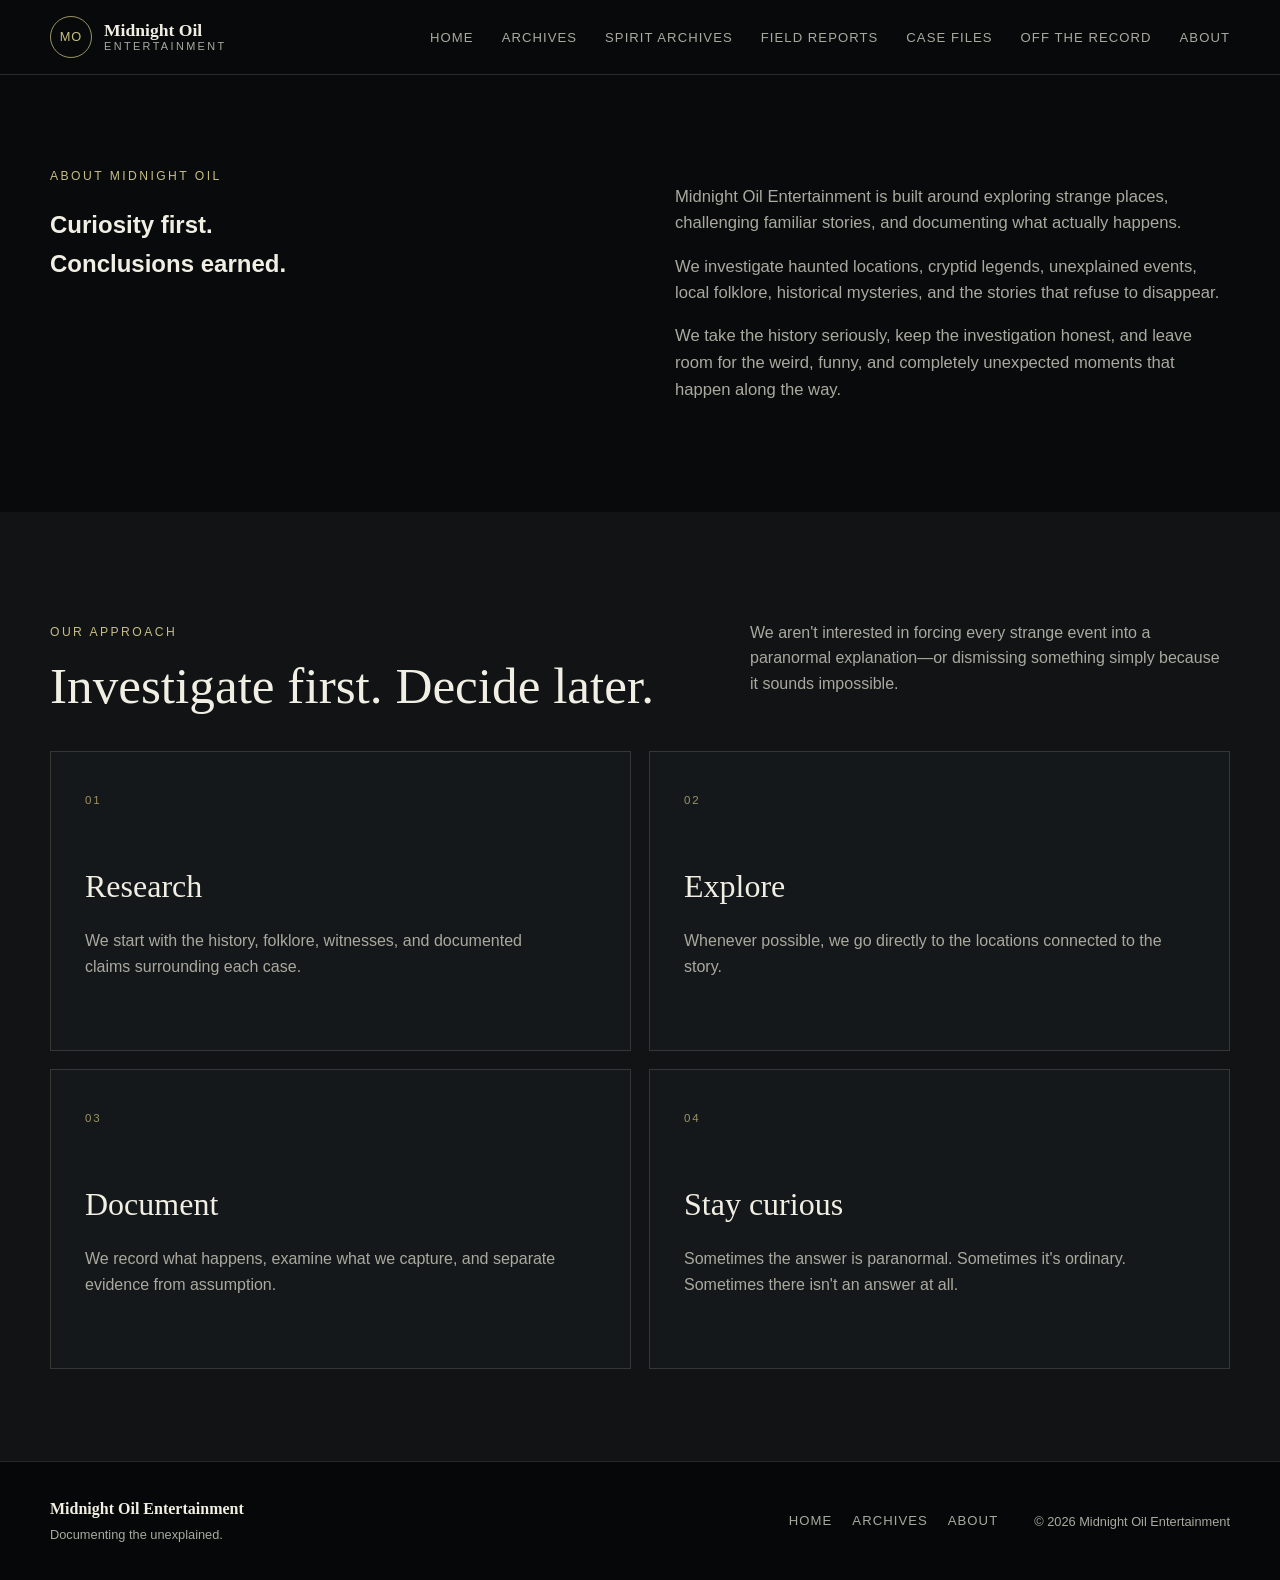
==== about.html @ 6f05133c "Create about.html" ====
<!DOCTYPE html>
<html lang="en">

<head>

  <meta charset="UTF-8">

  <meta
    name="viewport"
    content="width=device-width, initial-scale=1.0"
  >

  <meta
    name="description"
    content="Learn about Midnight Oil Entertainment and our approach to investigating the unexplained."
  >

  <title>
    About | Midnight Oil Entertainment
  </title>

  <link
    rel="stylesheet"
    href="styles.css"
  >

</head>


<body>


  <!-- ========================= -->
  <!-- HEADER -->
  <!-- ========================= -->

  <header class="site-header">

    <a
      class="brand"
      href="index.html"
      aria-label="Midnight Oil Entertainment home"
    >

      <span class="brand-mark">
        MO
      </span>

      <span class="brand-text">

        <strong>
          Midnight Oil
        </strong>

        <small>
          Entertainment
        </small>

      </span>

    </a>


    <nav
      class="desktop-nav"
      aria-label="Main navigation"
    >

      <a href="index.html">
        Home
      </a>

      <a href="archives.html">
        Archives
      </a>

      <a href="spirit-archives.html">
        Spirit Archives
      </a>

      <a href="field-reports.html">
        Field Reports
      </a>

      <a href="case-files.html">
        Case Files
      </a>

      <a href="off-the-record.html">
        Off the Record
      </a>

      <a href="about.html">
        About
      </a>

    </nav>

  </header>


  <main>


    <!-- ========================= -->
    <!-- ABOUT INTRO -->
    <!-- ========================= -->

    <section class="section">

      <div class="about-grid">

        <div>

          <p class="eyebrow">
            About Midnight Oil
          </p>

          <h1>
            Curiosity first.<br>
            Conclusions earned.
          </h1>

        </div>


        <div class="about-copy">

          <p>
            Midnight Oil Entertainment is built around
            exploring strange places, challenging familiar
            stories, and documenting what actually happens.
          </p>

          <p>
            We investigate haunted locations, cryptid legends,
            unexplained events, local folklore, historical
            mysteries, and the stories that refuse to disappear.
          </p>

          <p>
            We take the history seriously, keep the
            investigation honest, and leave room for the weird,
            funny, and completely unexpected moments that happen
            along the way.
          </p>

        </div>

      </div>

    </section>


    <!-- ========================= -->
    <!-- APPROACH -->
    <!-- ========================= -->

    <section class="section section-dark">

      <div class="section-heading">

        <div>

          <p class="eyebrow">
            Our approach
          </p>

          <h2>
            Investigate first.
            Decide later.
          </h2>

        </div>

        <p>
          We aren't interested in forcing every strange event
          into a paranormal explanation—or dismissing something
          simply because it sounds impossible.
        </p>

      </div>


      <div class="pillar-grid">

        <article class="pillar-card">

          <span class="pillar-number">
            01
          </span>

          <h3>
            Research
          </h3>

          <p>
            We start with the history, folklore,
            witnesses, and documented claims surrounding
            each case.
          </p>

        </article>


        <article class="pillar-card">

          <span class="pillar-number">
            02
          </span>

          <h3>
            Explore
          </h3>

          <p>
            Whenever possible, we go directly to the
            locations connected to the story.
          </p>

        </article>


        <article class="pillar-card">

          <span class="pillar-number">
            03
          </span>

          <h3>
            Document
          </h3>

          <p>
            We record what happens, examine what we capture,
            and separate evidence from assumption.
          </p>

        </article>


        <article class="pillar-card">

          <span class="pillar-number">
            04
          </span>

          <h3>
            Stay curious
          </h3>

          <p>
            Sometimes the answer is paranormal.
            Sometimes it's ordinary.
            Sometimes there isn't an answer at all.
          </p>

        </article>

      </div>

    </section>

  </main>


  <!-- ========================= -->
  <!-- FOOTER -->
  <!-- ========================= -->

  <footer class="site-footer">

    <div>

      <strong>
        Midnight Oil Entertainment
      </strong>

      <p>
        Documenting the unexplained.
      </p>

    </div>


    <div class="footer-links">

      <a href="index.html">
        Home
      </a>

      <a href="archives.html">
        Archives
      </a>

      <a href="about.html">
        About
      </a>

    </div>


    <p class="copyright">
      © 2026 Midnight Oil Entertainment
    </p>

  </footer>

</body>

</html>
---- styles.css ----
:root {
  --bg: #090a0b;
  --bg-soft: #111315;
  --panel: #15181a;
  --panel-light: #1b1f21;
  --text: #f1eee3;
  --muted: #aaa99f;
  --line: rgba(241, 238, 227, 0.14);
  --accent: #9a9364;
  --accent-light: #c7bf82;
  --max-width: 1180px;
}

* {
  box-sizing: border-box;
}

html {
  scroll-behavior: smooth;
}

body {
  margin: 0;
  background: var(--bg);
  color: var(--text);
  font-family: Arial, Helvetica, sans-serif;
  line-height: 1.6;
}

a {
  color: inherit;
}

/* ========================= */
/* HEADER */
/* ========================= */

.site-header {
  position: sticky;
  top: 0;
  z-index: 20;
  display: flex;
  align-items: center;
  justify-content: space-between;
  gap: 24px;
  padding: 16px max(20px, calc((100vw - var(--max-width)) / 2));
  background: rgba(9, 10, 11, 0.94);
  border-bottom: 1px solid var(--line);
  backdrop-filter: blur(12px);
}

.brand {
  display: flex;
  align-items: center;
  gap: 12px;
  text-decoration: none;
}

.brand-mark {
  display: grid;
  place-items: center;
  width: 42px;
  height: 42px;
  border: 1px solid var(--accent);
  border-radius: 50%;
  color: var(--accent-light);
  font-size: 0.8rem;
  letter-spacing: 0.08em;
}

.brand-text {
  display: flex;
  flex-direction: column;
  line-height: 1.1;
}

.brand-text strong {
  font-family: Georgia, "Times New Roman", serif;
  font-size: 1.1rem;
}

.brand-text small {
  color: var(--muted);
  font-size: 0.68rem;
  letter-spacing: 0.22em;
  text-transform: uppercase;
}

.desktop-nav {
  display: flex;
  gap: 28px;
}

.desktop-nav a,
.footer-links a {
  color: var(--muted);
  font-size: 0.82rem;
  letter-spacing: 0.08em;
  text-decoration: none;
  text-transform: uppercase;
}

.desktop-nav a:hover,
.footer-links a:hover {
  color: var(--text);
}

.header-socials {
  display: flex;
  gap: 8px;
}

.header-socials a {
  display: grid;
  place-items: center;
  width: 34px;
  height: 34px;
  border: 1px solid var(--line);
  border-radius: 50%;
  color: var(--muted);
  font-size: 0.65rem;
  font-weight: bold;
  text-decoration: none;
}

.header-socials a:hover {
  border-color: var(--accent);
  color: var(--accent-light);
}

/* ========================= */
/* HERO */
/* ========================= */

.hero {
  position: relative;
  min-height: 82vh;
  display: flex;
  align-items: center;
  overflow: hidden;
  padding: 96px max(24px, calc((100vw - var(--max-width)) / 2));
  background:
    radial-gradient(
      circle at 74% 28%,
      rgba(154, 147, 100, 0.14),
      transparent 26%
    ),
    linear-gradient(
      115deg,
      rgba(4, 5, 6, 0.98) 0%,
      rgba(8, 10, 11, 0.9) 48%,
      rgba(18, 20, 22, 0.88) 100%
    );
}

.hero::before {
  content: "";
  position: absolute;
  inset: 0;
  opacity: 0.18;
  background-image:
    linear-gradient(
      rgba(255, 255, 255, 0.02) 1px,
      transparent 1px
    ),
    linear-gradient(
      90deg,
      rgba(255, 255, 255, 0.02) 1px,
      transparent 1px
    );
  background-size: 48px 48px;
}

.hero-overlay {
  position: absolute;
  right: -5%;
  bottom: -30%;
  width: 56vw;
  height: 80vh;
  border: 1px solid rgba(199, 191, 130, 0.1);
  border-radius: 50%;
  box-shadow:
    0 0 0 80px rgba(199, 191, 130, 0.025),
    0 0 0 160px rgba(199, 191, 130, 0.018);
}

.hero-content {
  position: relative;
  z-index: 2;
  width: min(720px, 100%);
}

.eyebrow {
  margin: 0 0 16px;
  color: var(--accent-light);
  font-size: 0.76rem;
  letter-spacing: 0.2em;
  text-transform: uppercase;
}

.hero h1,
.section h2,
.featured-copy h3,
.pillar-card h3 {
  font-family: Georgia, "Times New Roman", serif;
}

.hero h1 {
  margin: 0;
  font-size: clamp(3rem, 8vw, 6.6rem);
  line-height: 0.94;
  font-weight: normal;
  letter-spacing: -0.045em;
}

.hero h1 span {
  color: var(--accent-light);
}

.hero-copy {
  max-width: 620px;
  margin: 28px 0 0;
  color: #c8c7bf;
  font-size: 1.08rem;
}

.button-row {
  display: flex;
  flex-wrap: wrap;
  gap: 14px;
  margin-top: 34px;
}

.button {
  display: inline-flex;
  align-items: center;
  justify-content: center;
  min-height: 48px;
  padding: 12px 22px;
  border: 1px solid transparent;
  border-radius: 3px;
  font-size: 0.78rem;
  font-weight: bold;
  letter-spacing: 0.12em;
  text-decoration: none;
  text-transform: uppercase;
}

.button-primary {
  background: var(--accent);
  color: #0a0b0c;
}

.button-primary:hover {
  background: var(--accent-light);
}

.button-secondary {
  border-color: var(--line);
  background: rgba(255, 255, 255, 0.02);
}

.button-secondary:hover {
  border-color: var(--accent);
  color: var(--accent-light);
}

.case-stamp {
  position: absolute;
  right: max(24px, calc((100vw - var(--max-width)) / 2));
  bottom: 70px;
  z-index: 2;
  display: flex;
  flex-direction: column;
  width: 245px;
  padding: 22px;
  border: 1px solid rgba(40, 38, 29, 0.35);
  background: #d6cfb2;
  color: #1c1b18;
  transform: rotate(-2deg);
}

.case-stamp small,
.case-stamp span {
  font-size: 0.7rem;
  letter-spacing: 0.12em;
  text-transform: uppercase;
}

.case-stamp strong {
  margin: 8px 0;
  font-family: Georgia, "Times New Roman", serif;
  font-size: 1.35rem;
}

/* ========================= */
/* GENERAL SECTIONS */
/* ========================= */

.section {
  padding: 92px max(24px, calc((100vw - var(--max-width)) / 2));
}

.section-dark {
  background: var(--bg-soft);
}

.section-heading {
  display: flex;
  align-items: end;
  justify-content: space-between;
  gap: 36px;
  margin-bottom: 38px;
}

.section-heading > p {
  max-width: 480px;
  color: var(--muted);
}

.section h2 {
  max-width: 780px;
  margin: 0;
  font-size: clamp(2.2rem, 4vw, 4rem);
  line-height: 1.05;
  font-weight: normal;
}

/* ========================= */
/* FEATURED EPISODE */
/* ========================= */

.featured-card {
  display: grid;
  grid-template-columns: 1.35fr 1fr;
  min-height: 430px;
  border: 1px solid var(--line);
  background: var(--panel);
}

.featured-visual {
  position: relative;
  min-height: 380px;
  padding: 18px;
  background:
    radial-gradient(
      circle at 65% 25%,
      rgba(154, 147, 100, 0.12),
      transparent 30%
    ),
    linear-gradient(
      145deg,
      #202427,
      #0b0c0d 70%
    );
}

.visual-label {
  position: relative;
  z-index: 2;
  color: var(--accent-light);
  font-size: 0.72rem;
  letter-spacing: 0.16em;
  text-transform: uppercase;
}

.visual-placeholder {
  position: absolute;
  inset: 18px;
  display: grid;
  place-items: center;
  border: 1px dashed rgba(241, 238, 227, 0.2);
  color: var(--muted);
  text-align: center;
}

.featured-copy {
  display: flex;
  flex-direction: column;
  justify-content: center;
  padding: 48px;
}

.file-number {
  color: var(--accent-light);
  font-size: 0.72rem;
  letter-spacing: 0.14em;
  text-transform: uppercase;
}

.featured-copy h3 {
  margin: 4px 0 18px;
  font-size: 2.2rem;
  line-height: 1.1;
  font-weight: normal;
}

.featured-copy > p {
  color: var(--muted);
}

.case-meta {
  display: flex;
  flex-wrap: wrap;
  gap: 8px;
  margin: 16px 0 22px;
}

.case-meta span,
.pillar-tag {
  display: inline-flex;
  width: fit-content;
  padding: 6px 9px;
  border: 1px solid var(--line);
  color: var(--muted);
  font-size: 0.68rem;
  letter-spacing: 0.08em;
  text-transform: uppercase;
}

.text-link {
  color: var(--accent-light);
  font-size: 0.78rem;
  font-weight: bold;
  letter-spacing: 0.1em;
  text-decoration: none;
  text-transform: uppercase;
}

/* ========================= */
/* CONTENT PILLARS */
/* ========================= */

.pillar-grid {
  display: grid;
  grid-template-columns: repeat(2, 1fr);
  gap: 18px;
}

.pillar-card {
  position: relative;
  min-height: 300px;
  padding: 34px;
  border: 1px solid var(--line);
  background: var(--panel);
  transition:
    transform 0.25s ease,
    border-color 0.25s ease;
}

.pillar-card:hover {
  transform: translateY(-4px);
  border-color: rgba(199, 191, 130, 0.45);
}

.pillar-number {
  color: var(--accent);
  font-size: 0.72rem;
  letter-spacing: 0.15em;
}

.pillar-card h3 {
  margin: 50px 0 14px;
  font-size: 2rem;
  font-weight: normal;
}

.pillar-card p {
  max-width: 480px;
  color: var(--muted);
}

.pillar-tag {
  position: absolute;
  left: 34px;
  bottom: 30px;
}

/* ========================= */
/* ARCHIVE */
/* ========================= */

.section-archive {
  display: grid;
  grid-template-columns: 1.15fr 1fr;
  gap: 70px;
  align-items: center;
  background:
    linear-gradient(
      rgba(10, 11, 12, 0.84),
      rgba(10, 11, 12, 0.92)
    ),
    radial-gradient(
      circle at 20% 10%,
      rgba(154, 147, 100, 0.14),
      transparent 35%
    );
  border-top: 1px solid var(--line);
  border-bottom: 1px solid var(--line);
}

.archive-copy p:last-child {
  max-width: 620px;
  color: var(--muted);
}

.archive-stats {
  display: grid;
  grid-template-columns: repeat(3, 1fr);
  border: 1px solid var(--line);
}

.stat {
  min-height: 160px;
  display: flex;
  flex-direction: column;
  align-items: center;
  justify-content: center;
  padding: 24px;
  text-align: center;
}

.stat + .stat {
  border-left: 1px solid var(--line);
}

.stat strong {
  color: var(--accent-light);
  font-family: Georgia, "Times New Roman", serif;
  font-size: 2.6rem;
  font-weight: normal;
}

.stat span {
  color: var(--muted);
  font-size: 0.72rem;
  letter-spacing: 0.08em;
  text-transform: uppercase;
}

/* ========================= */
/* ABOUT */
/* ========================= */

.about-grid {
  display: grid;
  grid-template-columns: 1fr 1fr;
  gap: 70px;
}

.about-copy {
  color: var(--muted);
  font-size: 1.04rem;
}

/* ========================= */
/* SOCIALS */
/* ========================= */

.social-section {
  padding-top: 36px;
}

.social-grid {
  display: grid;
  grid-template-columns: repeat(2, 1fr);
  gap: 14px;
}

.social-card {
  display: grid;
  grid-template-columns: auto 1fr auto;
  align-items: center;
  gap: 18px;
  padding: 22px;
  border: 1px solid var(--line);
  background: var(--panel);
  text-decoration: none;
}

.social-card:hover {
  border-color: var(--accent);
  background: var(--panel-light);
}

.social-short {
  display: grid;
  place-items: center;
  width: 44px;
  height: 44px;
  border: 1px solid var(--accent);
  border-radius: 50%;
  color: var(--accent-light);
  font-size: 0.68rem;
  font-weight: bold;
}

.social-card div {
  display: flex;
  flex-direction: column;
}

.social-card strong {
  font-family: Georgia, "Times New Roman", serif;
  font-size: 1.2rem;
}

.social-card small {
  color: var(--muted);
}

/* ========================= */
/* FOOTER */
/* ========================= */

.site-footer {
  display: grid;
  grid-template-columns: 1fr auto auto;
  gap: 36px;
  align-items: center;
  padding: 34px max(24px, calc((100vw - var(--max-width)) / 2));
  border-top: 1px solid var(--line);
  background: #060708;
}

.site-footer strong {
  font-family: Georgia, "Times New Roman", serif;
}

.site-footer p {
  margin: 4px 0 0;
  color: var(--muted);
  font-size: 0.8rem;
}

.footer-links {
  display: flex;
  gap: 20px;
}

.copyright {
  white-space: nowrap;
}

/* ========================= */
/* TABLET */
/* ========================= */

@media (max-width: 900px) {
  .desktop-nav {
    display: none;
  }

  .case-stamp {
    display: none;
  }

  .featured-card,
  .section-archive,
  .about-grid {
    grid-template-columns: 1fr;
  }

  .section-archive {
    gap: 38px;
  }

  .featured-copy {
    padding: 34px;
  }

  .site-footer {
    grid-template-columns: 1fr;
    text-align: center;
  }

  .footer-links {
    justify-content: center;
  }
}

/* ========================= */
/* PHONE */
/* ========================= */

@media (max-width: 640px) {
  .site-header {
    gap: 12px;
    padding: 13px 16px;
  }

  .brand-text strong {
    font-size: 0.95rem;
  }

  .brand-text small {
    font-size: 0.58rem;
  }

  .header-socials a {
    width: 30px;
    height: 30px;
  }

  .hero {
    min-height: 76vh;
    padding: 78px 22px 58px;
  }

  .hero h1 {
    font-size: clamp(3rem, 15vw, 4.7rem);
  }

  .hero-copy {
    font-size: 1rem;
  }

  .button {
    width: 100%;
  }

  .section {
    padding: 68px 20px;
  }

  .section-heading {
    display: block;
  }

  .section-heading > p {
    margin-top: 16px;
  }

  .pillar-grid,
  .social-grid {
    grid-template-columns: 1fr;
  }

  .pillar-card {
    min-height: 280px;
    padding: 28px;
  }

  .pillar-tag {
    left: 28px;
  }

  .archive-stats {
    grid-template-columns: 1fr;
  }

  .stat + .stat {
    border-left: 0;
    border-top: 1px solid var(--line);
  }

  .featured-visual {
    min-height: 300px;
  }

  .featured-copy h3 {
    font-size: 1.8rem;
  }

  .footer-links {
    flex-wrap: wrap;
  }
}
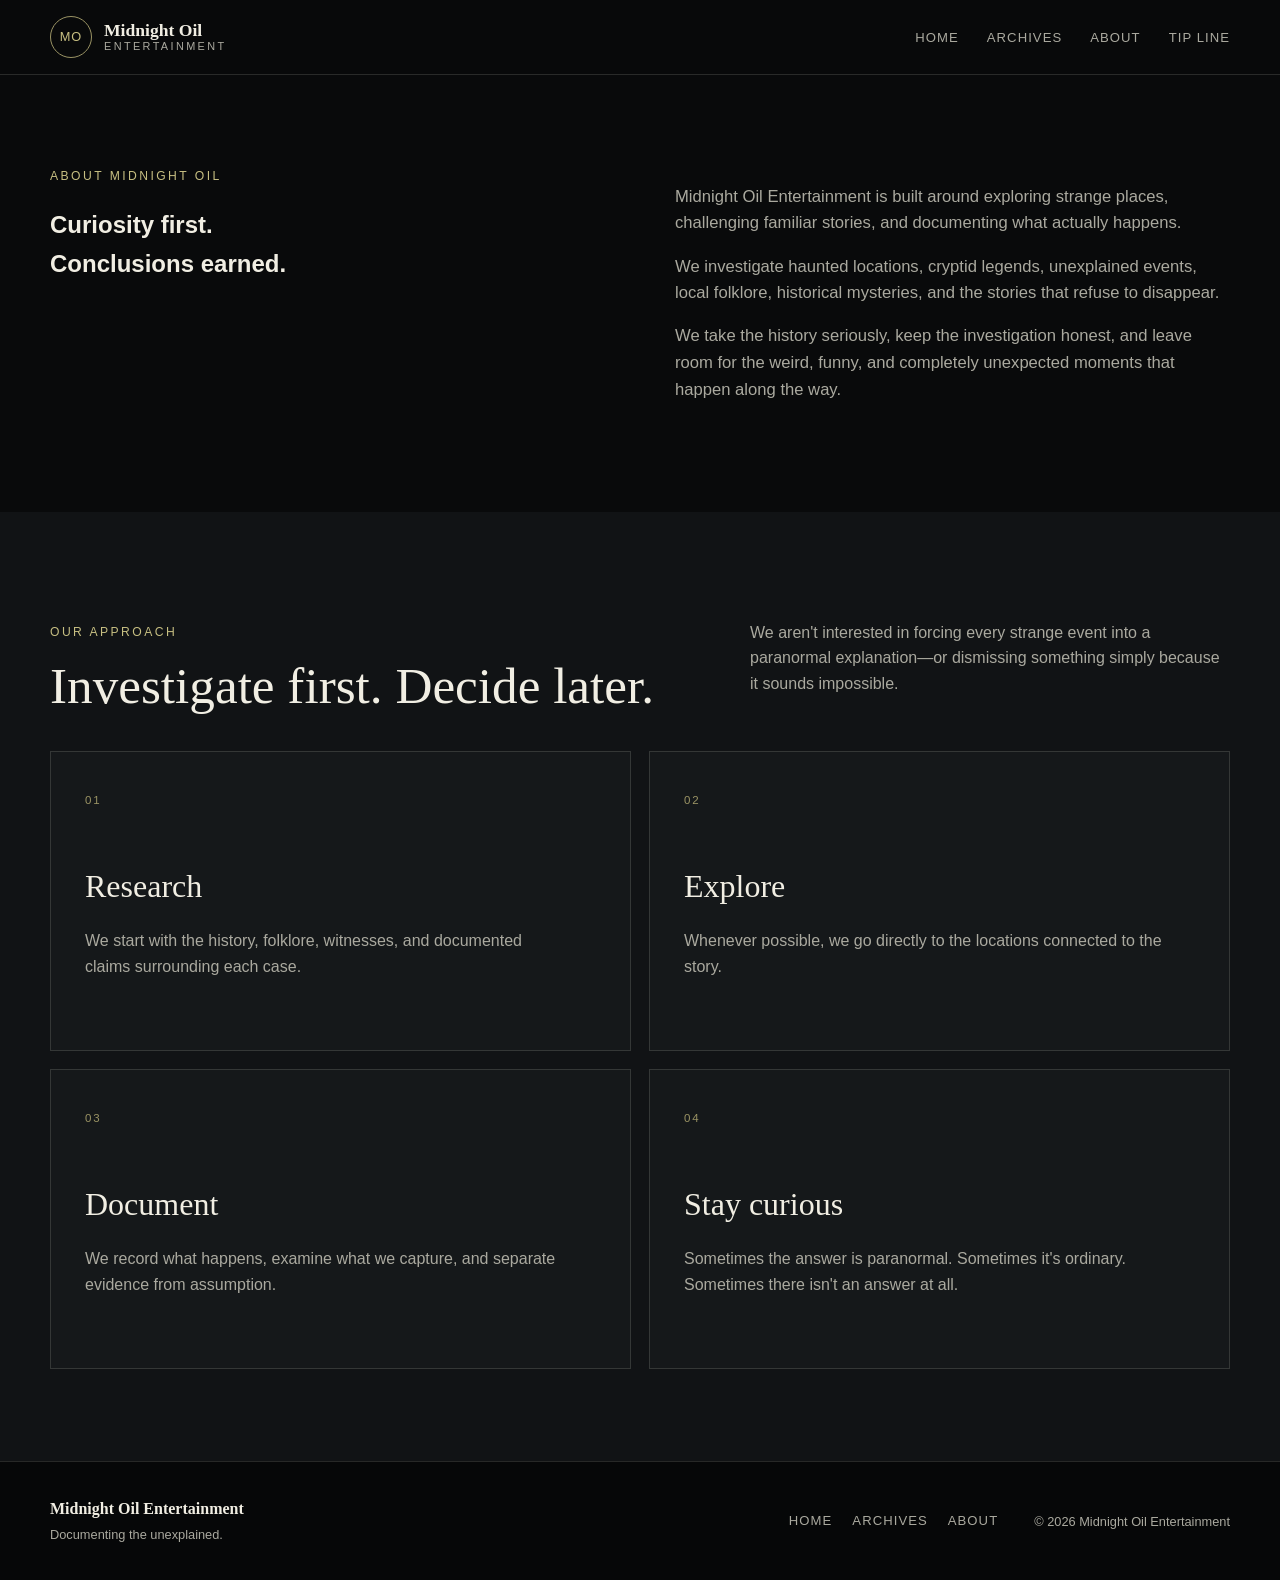
==== commit 822666c8: "Update about.html" ====
--- a/about.html
+++ b/about.html
@@ -62,40 +62,25 @@
 
 
     <nav
-      class="desktop-nav"
-      aria-label="Main navigation"
-    >
-
-      <a href="index.html">
-        Home
-      </a>
-
-      <a href="archives.html">
-        Archives
-      </a>
-
-      <a href="spirit-archives.html">
-        Spirit Archives
-      </a>
-
-      <a href="field-reports.html">
-        Field Reports
-      </a>
-
-      <a href="case-files.html">
-        Case Files
-      </a>
-
-      <a href="off-the-record.html">
-        Off the Record
-      </a>
-
-      <a href="about.html">
-        About
-      </a>
-
-    </nav>
-
+  class="desktop-nav"
+  aria-label="Main navigation"
+>
+  <a href="index.html">
+    Home
+  </a>
+
+  <a href="archives.html">
+    Archives
+  </a>
+
+  <a href="about.html">
+    About
+  </a>
+
+  <a href="tip-line.html">
+    Tip Line
+  </a>
+</nav>
   </header>
 
 
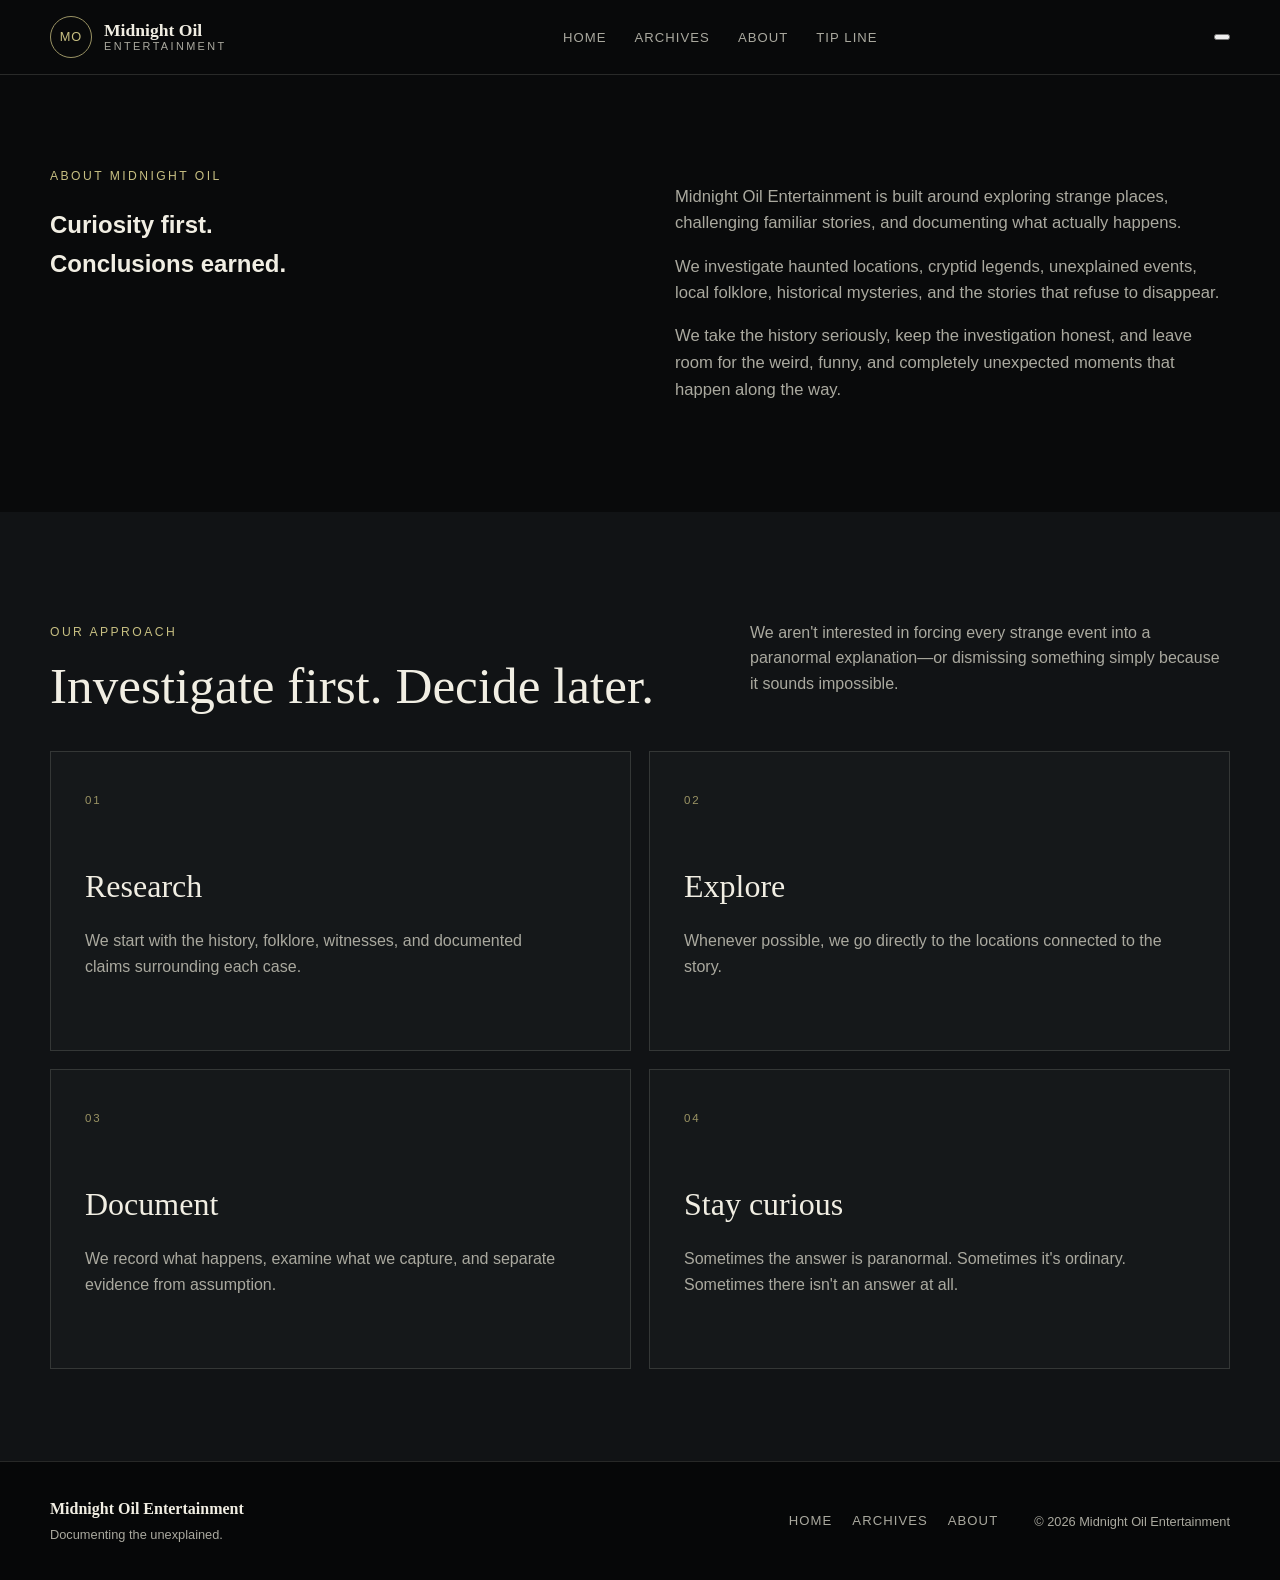
==== commit b47988b5: "Update about.html" ====
--- a/about.html
+++ b/about.html
@@ -81,6 +81,19 @@
     Tip Line
   </a>
 </nav>
+<!-- ========================= -->
+  <!-- HAMBURGER MOBILE -->
+  <!-- ========================= -->
+<button
+  class="menu-toggle"
+  type="button"
+  aria-label="Open navigation menu"
+  aria-expanded="false"
+>
+  <span></span>
+  <span></span>
+  <span></span>
+</button>
   </header>
 
 
--- a/styles.css
+++ b/styles.css
@@ -443,11 +443,18 @@
   padding: 34px;
   border: 1px solid var(--line);
   background: var(--panel);
+  color: inherit;
+  text-decoration: none;
   transition:
     transform 0.25s ease,
     border-color 0.25s ease;
 }
-
+.pillar-card,
+.pillar-card h3,
+.pillar-card p,
+.pillar-card span {
+  text-decoration: none !important;
+}
 .pillar-card:hover {
   transform: translateY(-4px);
   border-color: rgba(199, 191, 130, 0.45);
@@ -736,14 +743,23 @@
     grid-template-columns: 1fr;
   }
 
-  .pillar-card {
-    min-height: 280px;
-    padding: 28px;
-  }
-
-  .pillar-tag {
-    left: 28px;
-  }
+.pillar-card {
+  min-height: auto;
+  padding: 28px;
+}
+
+.pillar-card h3 {
+  margin: 38px 0 14px;
+}
+
+.pillar-card p {
+  margin-bottom: 24px;
+}
+
+.pillar-tag {
+  position: static;
+  margin-top: 20px;
+}
 
   .archive-stats {
     grid-template-columns: 1fr;
@@ -765,4 +781,436 @@
   .footer-links {
     flex-wrap: wrap;
   }
+}
+/* ========================= */
+/* ARCHIVE PAGE */
+/* ========================= */
+
+.archives-page {
+  background: var(--bg);
+}
+
+
+/* HERO */
+
+.archive-hero {
+  position: relative;
+  overflow: hidden;
+  padding: 110px max(24px, calc((100vw - var(--max-width)) / 2));
+  border-bottom: 1px solid var(--line);
+  background:
+    radial-gradient(
+      circle at 75% 30%,
+      rgba(154, 147, 100, 0.13),
+      transparent 28%
+    ),
+    linear-gradient(
+      135deg,
+      #08090a,
+      #111416
+    );
+}
+
+.archive-hero::before {
+  content: "";
+  position: absolute;
+  inset: 0;
+  opacity: 0.2;
+  background-image:
+    linear-gradient(
+      rgba(255, 255, 255, 0.02) 1px,
+      transparent 1px
+    ),
+    linear-gradient(
+      90deg,
+      rgba(255, 255, 255, 0.02) 1px,
+      transparent 1px
+    );
+  background-size: 32px 32px;
+}
+
+.archive-hero-grid {
+  position: relative;
+  z-index: 2;
+  display: grid;
+  grid-template-columns: 1.3fr 0.7fr;
+  gap: 64px;
+  align-items: end;
+}
+
+.archive-hero h1 {
+  max-width: 800px;
+  margin: 0;
+  font-family: Georgia, "Times New Roman", serif;
+  font-size: clamp(3.5rem, 8vw, 7rem);
+  line-height: 0.95;
+  font-weight: normal;
+}
+
+.archive-hero-copy > p:not(.eyebrow) {
+  max-width: 650px;
+  margin: 26px 0 0;
+  color: var(--muted);
+  font-size: 1.05rem;
+}
+
+.archive-status {
+  display: flex;
+  align-items: center;
+  gap: 9px;
+  margin-top: 26px;
+  color: var(--accent-light);
+  font-size: 0.72rem;
+  letter-spacing: 0.12em;
+  text-transform: uppercase;
+}
+
+.status-light {
+  width: 8px;
+  height: 8px;
+  border-radius: 50%;
+  background: #57d68d;
+  box-shadow: 0 0 12px rgba(87, 214, 141, 0.8);
+  animation: online-pulse 1.8s ease-in-out infinite;
+}
+
+@keyframes online-pulse {
+  0%,
+  100% {
+    opacity: 1;
+    box-shadow:
+      0 0 8px rgba(87, 214, 141, 0.65),
+      0 0 0 0 rgba(87, 214, 141, 0.35);
+  }
+
+  50% {
+    opacity: 0.65;
+    box-shadow:
+      0 0 16px rgba(87, 214, 141, 1),
+      0 0 0 7px rgba(87, 214, 141, 0);
+  }
+}
+
+.archive-terminal {
+  display: flex;
+  flex-direction: column;
+  padding: 24px;
+  border: 1px solid var(--line);
+  background: rgba(0, 0, 0, 0.28);
+}
+
+.archive-terminal span,
+.archive-terminal small {
+  color: var(--muted);
+  font-size: 0.68rem;
+  letter-spacing: 0.12em;
+  text-transform: uppercase;
+}
+
+.archive-terminal strong {
+  margin: 8px 0 12px;
+  color: var(--accent-light);
+  font-family: Georgia, "Times New Roman", serif;
+  font-size: 1.4rem;
+  font-weight: normal;
+}
+
+
+/* BRANCH CARDS */
+
+.archive-branch-grid {
+  display: grid;
+  grid-template-columns: repeat(2, 1fr);
+  gap: 18px;
+}
+
+.archive-branch-card {
+  display: flex;
+  flex-direction: column;
+  min-height: 480px;
+  padding: 30px;
+  border: 1px solid var(--line);
+  background: var(--panel);
+  color: inherit;
+  text-decoration: none !important;
+  transition:
+    transform 0.25s ease,
+    border-color 0.25s ease,
+    background 0.25s ease;
+}
+
+.archive-branch-card:hover {
+  transform: translateY(-5px);
+  border-color: var(--accent);
+  background: var(--panel-light);
+}
+
+.branch-topline,
+.branch-footer {
+  display: flex;
+  align-items: center;
+  justify-content: space-between;
+  gap: 18px;
+  color: var(--muted);
+  font-size: 0.68rem;
+  letter-spacing: 0.12em;
+  text-transform: uppercase;
+}
+
+.branch-content {
+  margin: auto 0;
+}
+
+.branch-content h3 {
+  max-width: 520px;
+  margin: 0 0 18px;
+  font-family: Georgia, "Times New Roman", serif;
+  font-size: clamp(2rem, 4vw, 3.4rem);
+  line-height: 1;
+  font-weight: normal;
+}
+
+.branch-content p:last-child {
+  max-width: 520px;
+  color: var(--muted);
+}
+
+.branch-footer {
+  padding-top: 22px;
+  border-top: 1px solid var(--line);
+  color: var(--accent-light);
+}
+
+
+/* MAP */
+
+.archive-map-placeholder {
+  display: grid;
+  place-items: center;
+  min-height: 460px;
+  padding: 40px;
+  border: 1px dashed rgba(241, 238, 227, 0.2);
+  background:
+    radial-gradient(
+      circle at center,
+      rgba(154, 147, 100, 0.08),
+      transparent 48%
+    );
+  text-align: center;
+}
+
+.archive-map-placeholder > div {
+  max-width: 540px;
+}
+
+.map-status {
+  color: var(--accent-light);
+  font-size: 0.7rem;
+  letter-spacing: 0.14em;
+  text-transform: uppercase;
+}
+
+.archive-map-placeholder h3 {
+  margin: 12px 0;
+  font-family: Georgia, "Times New Roman", serif;
+  font-size: 2rem;
+  font-weight: normal;
+}
+
+.archive-map-placeholder p {
+  color: var(--muted);
+}
+
+
+/* FILTERS */
+
+.archive-filters {
+  display: flex;
+  flex-wrap: wrap;
+  gap: 10px;
+  margin-bottom: 28px;
+}
+
+.archive-filter {
+  padding: 10px 16px;
+  border: 1px solid var(--line);
+  background: transparent;
+  color: var(--muted);
+  font: inherit;
+  font-size: 0.7rem;
+  letter-spacing: 0.1em;
+  text-transform: uppercase;
+  cursor: pointer;
+}
+
+.archive-filter:hover,
+.archive-filter.active {
+  border-color: var(--accent);
+  color: var(--accent-light);
+  background: rgba(154, 147, 100, 0.08);
+}
+
+
+/* CASE GRID */
+
+.case-grid {
+  display: grid;
+  grid-template-columns: repeat(2, 1fr);
+  gap: 18px;
+}
+
+.case-card {
+  overflow: hidden;
+  border: 1px solid var(--line);
+  background: var(--panel);
+}
+
+.case-card-top {
+  display: flex;
+  justify-content: space-between;
+  gap: 18px;
+  padding: 14px 18px;
+  border-bottom: 1px solid var(--line);
+}
+
+.case-type,
+.case-id {
+  color: var(--muted);
+  font-size: 0.66rem;
+  letter-spacing: 0.12em;
+  text-transform: uppercase;
+}
+
+.case-type {
+  color: var(--accent-light);
+}
+
+.case-card-visual {
+  display: grid;
+  place-items: center;
+  min-height: 240px;
+  border-bottom: 1px solid var(--line);
+  background:
+    linear-gradient(
+      145deg,
+      #202427,
+      #0b0c0d
+    );
+  color: var(--muted);
+}
+
+.case-card-copy {
+  padding: 26px;
+}
+
+.case-location {
+  margin: 0;
+  color: var(--accent-light);
+  font-size: 0.68rem;
+  letter-spacing: 0.12em;
+  text-transform: uppercase;
+}
+
+.case-card h3 {
+  margin: 8px 0 12px;
+  font-family: Georgia, "Times New Roman", serif;
+  font-size: 2rem;
+  font-weight: normal;
+}
+
+.case-card-copy > p:not(.case-location) {
+  color: var(--muted);
+}
+
+.case-data {
+  display: flex;
+  flex-wrap: wrap;
+  gap: 8px;
+  margin: 18px 0;
+}
+
+.case-data span {
+  padding: 6px 8px;
+  border: 1px solid var(--line);
+  color: var(--muted);
+  font-size: 0.64rem;
+  letter-spacing: 0.08em;
+  text-transform: uppercase;
+}
+
+.case-access {
+  color: var(--accent-light);
+  font-size: 0.72rem;
+  font-weight: bold;
+  letter-spacing: 0.1em;
+  text-decoration: none;
+  text-transform: uppercase;
+}
+
+
+/* ========================= */
+/* ARCHIVE PAGE - MOBILE */
+/* ========================= */
+
+@media (max-width: 900px) {
+
+  .archive-hero-grid,
+  .archive-branch-grid,
+  .case-grid {
+    grid-template-columns: 1fr;
+  }
+
+  .archive-hero-grid {
+    gap: 38px;
+  }
+
+}
+
+
+@media (max-width: 640px) {
+
+  .archive-hero {
+    padding: 86px 20px 64px;
+  }
+
+  .archive-hero h1 {
+    font-size: clamp(3rem, 15vw, 4.8rem);
+  }
+
+  .archive-terminal {
+    padding: 20px;
+  }
+
+  .archive-branch-card {
+    min-height: 420px;
+    padding: 24px;
+  }
+
+  .branch-content h3 {
+    font-size: 2.25rem;
+  }
+
+  .archive-map-placeholder {
+    min-height: 330px;
+    padding: 28px 20px;
+  }
+
+  .archive-filters {
+    display: grid;
+    grid-template-columns: 1fr;
+  }
+
+  .archive-filter {
+    width: 100%;
+    min-height: 44px;
+  }
+
+  .case-card-visual {
+    min-height: 210px;
+  }
+
+  .case-card-copy {
+    padding: 22px;
+  }
+
 }
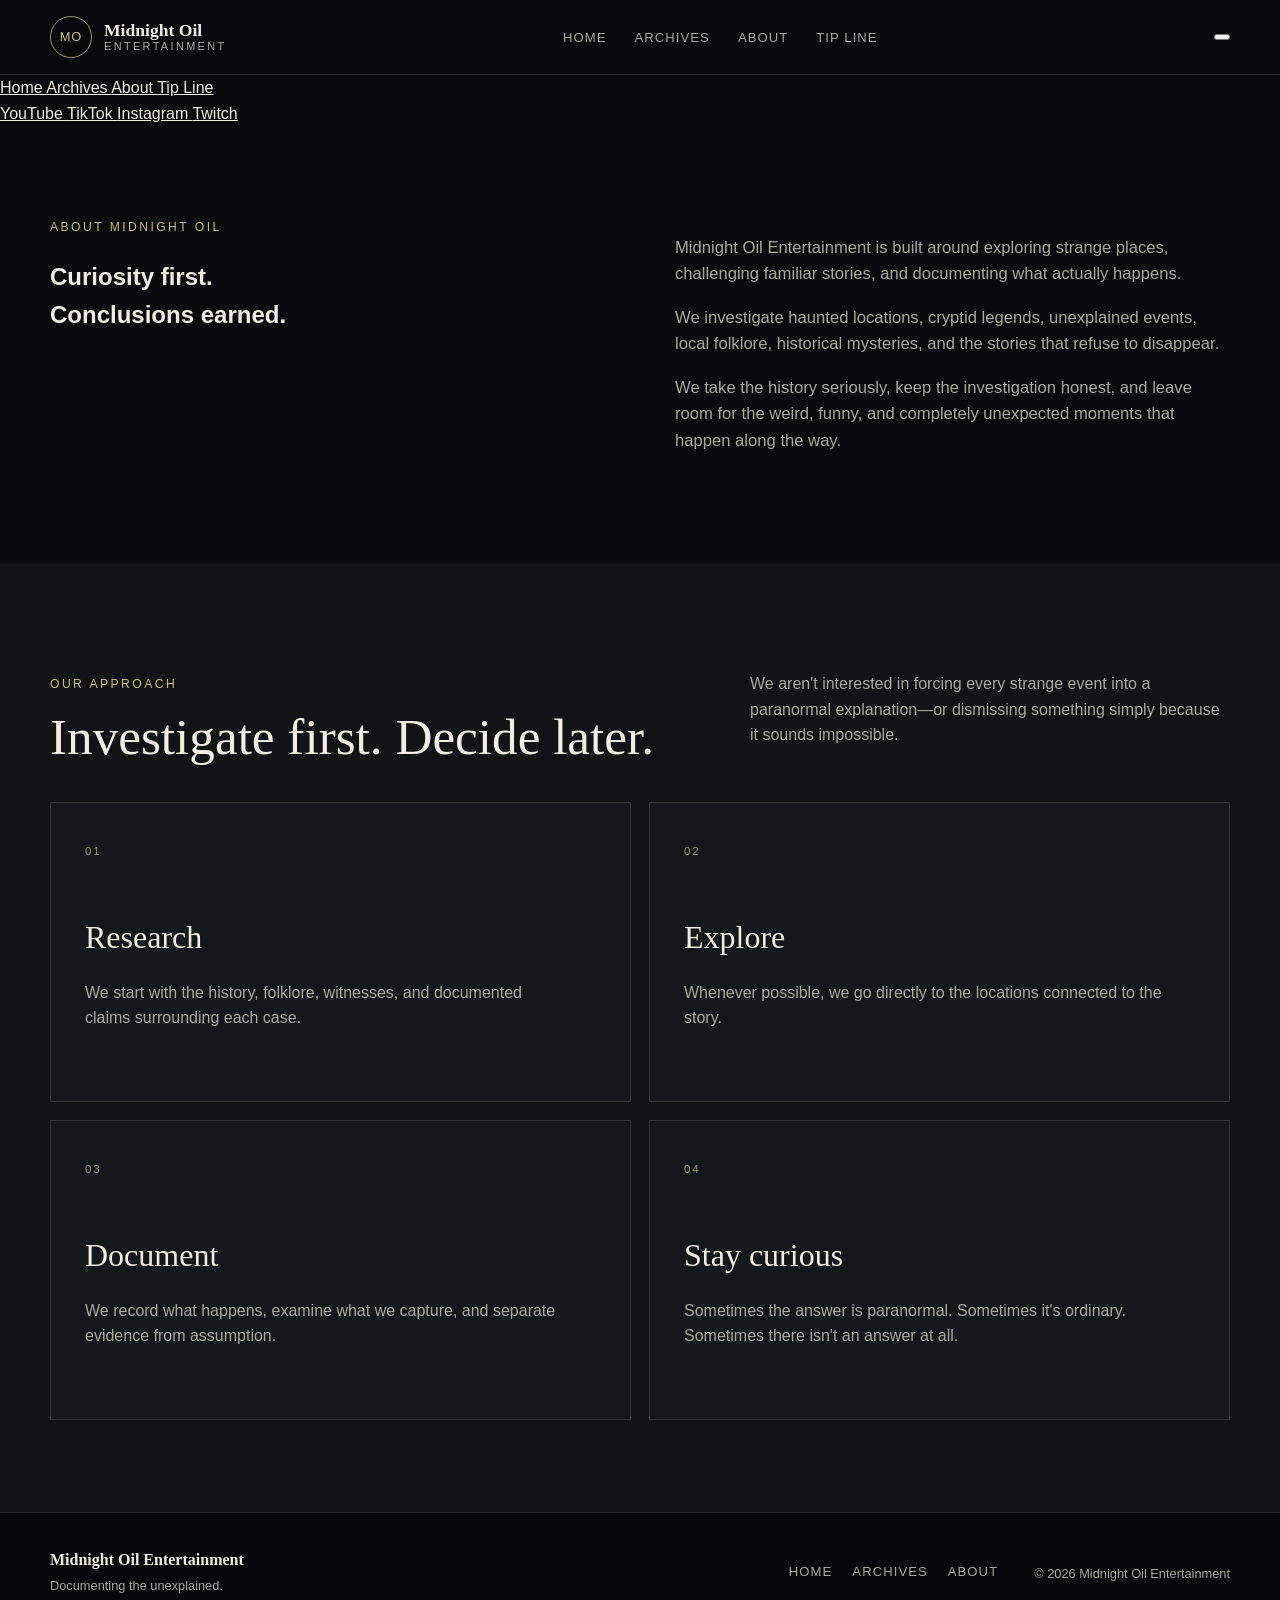
==== commit 6765cbfb: "Update about.html" ====
--- a/about.html
+++ b/about.html
@@ -95,7 +95,65 @@
   <span></span>
 </button>
   </header>
-
+<nav
+  class="mobile-nav"
+  aria-label="Mobile navigation"
+>
+
+  <a href="index.html">
+    Home
+  </a>
+
+  <a href="archives.html">
+    Archives
+  </a>
+
+  <a href="about.html">
+    About
+  </a>
+
+  <a href="tip-line.html">
+    Tip Line
+  </a>
+
+
+  <div class="mobile-socials">
+
+    <a
+      href="https://youtube.com/@midnightoilentertainment?si=azWgNylJqY5GxmDU"
+      target="_blank"
+      rel="noopener noreferrer"
+    >
+      YouTube
+    </a>
+
+    <a
+      href="https://www.tiktok.com/@midnightoilentertainment?_r=1&_t=ZT-98FKACgDr4A"
+      target="_blank"
+      rel="noopener noreferrer"
+    >
+      TikTok
+    </a>
+
+    <a
+      href="https://www.instagram.com/midnightoilentertainment?igsh=N3ZkbWxhZm55MnQy&utm_source=qr"
+      target="_blank"
+      rel="noopener noreferrer"
+    >
+      Instagram
+    </a>
+
+    <a
+      href="https://twitch.tv/midnightoilentertainment"
+      target="_blank"
+      rel="noopener noreferrer"
+    >
+      Twitch
+    </a>
+
+  </div>
+
+</nav>
 
   <main>
 
